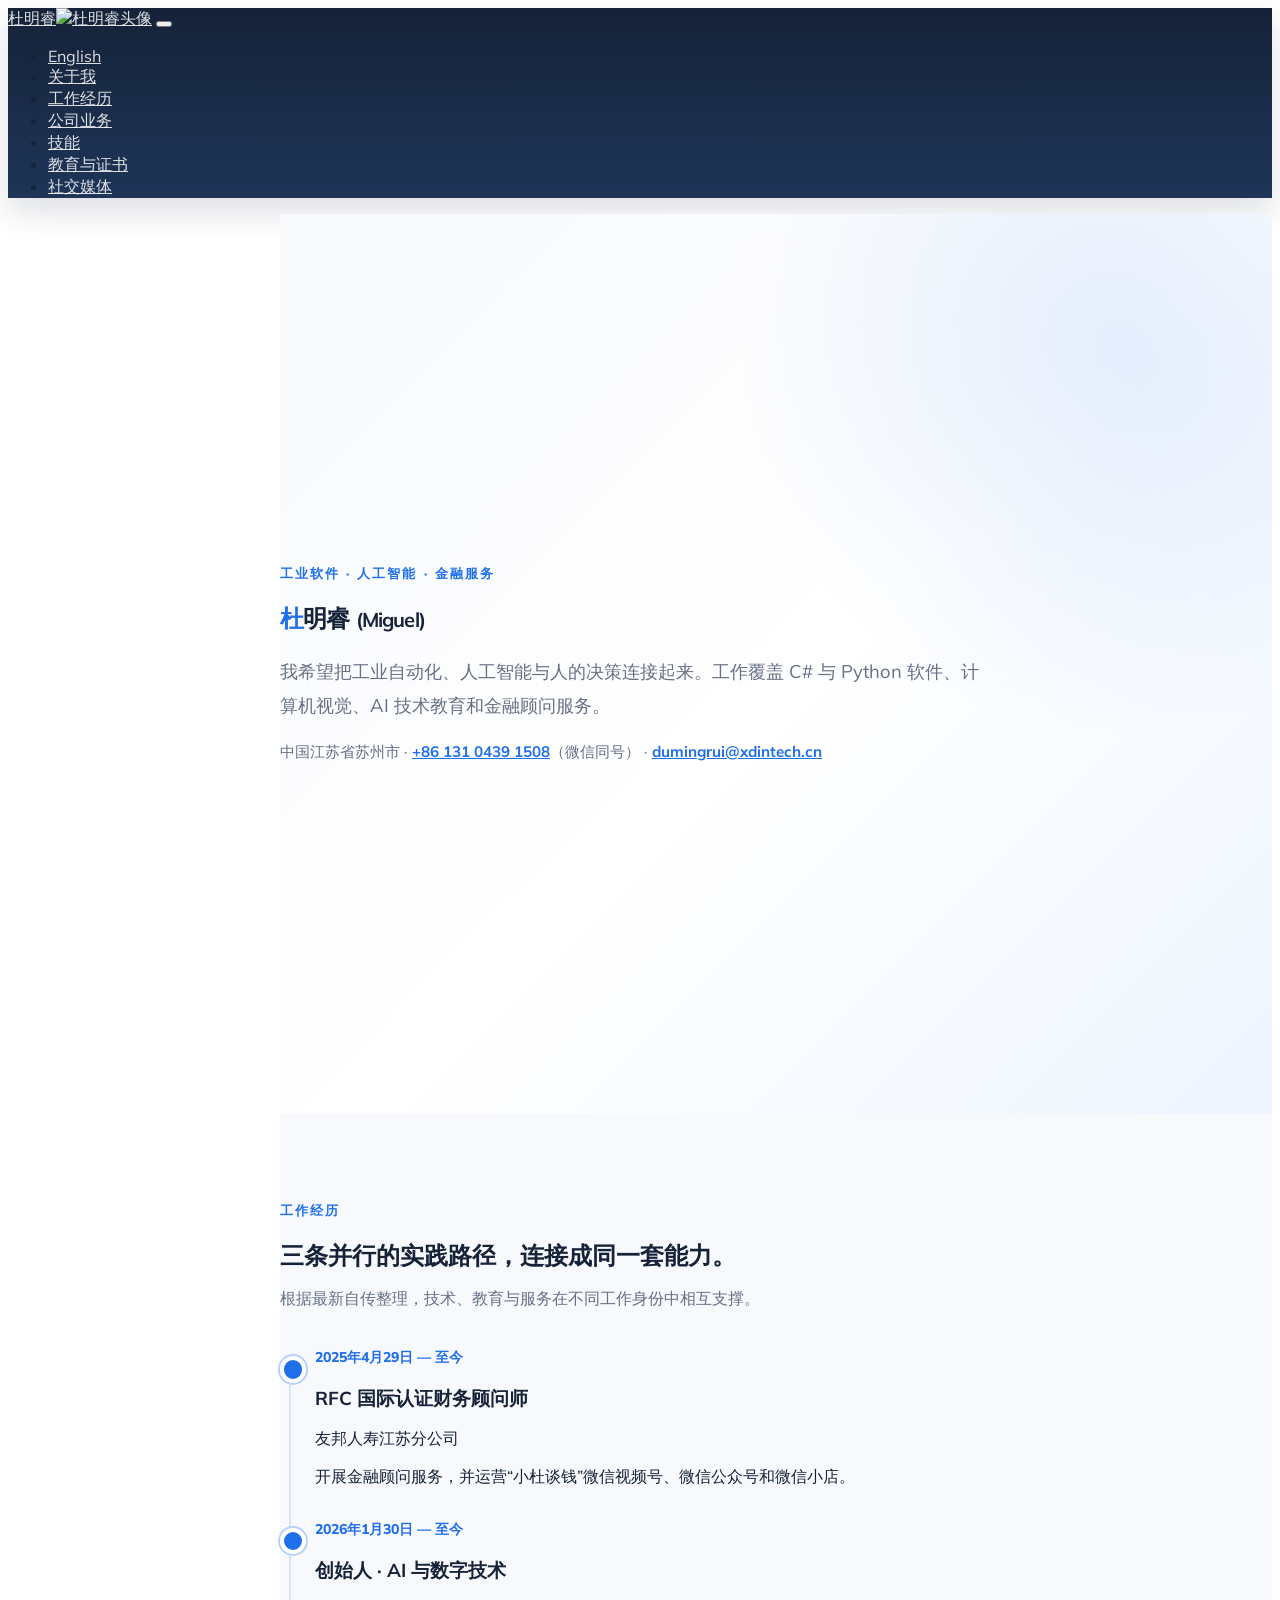
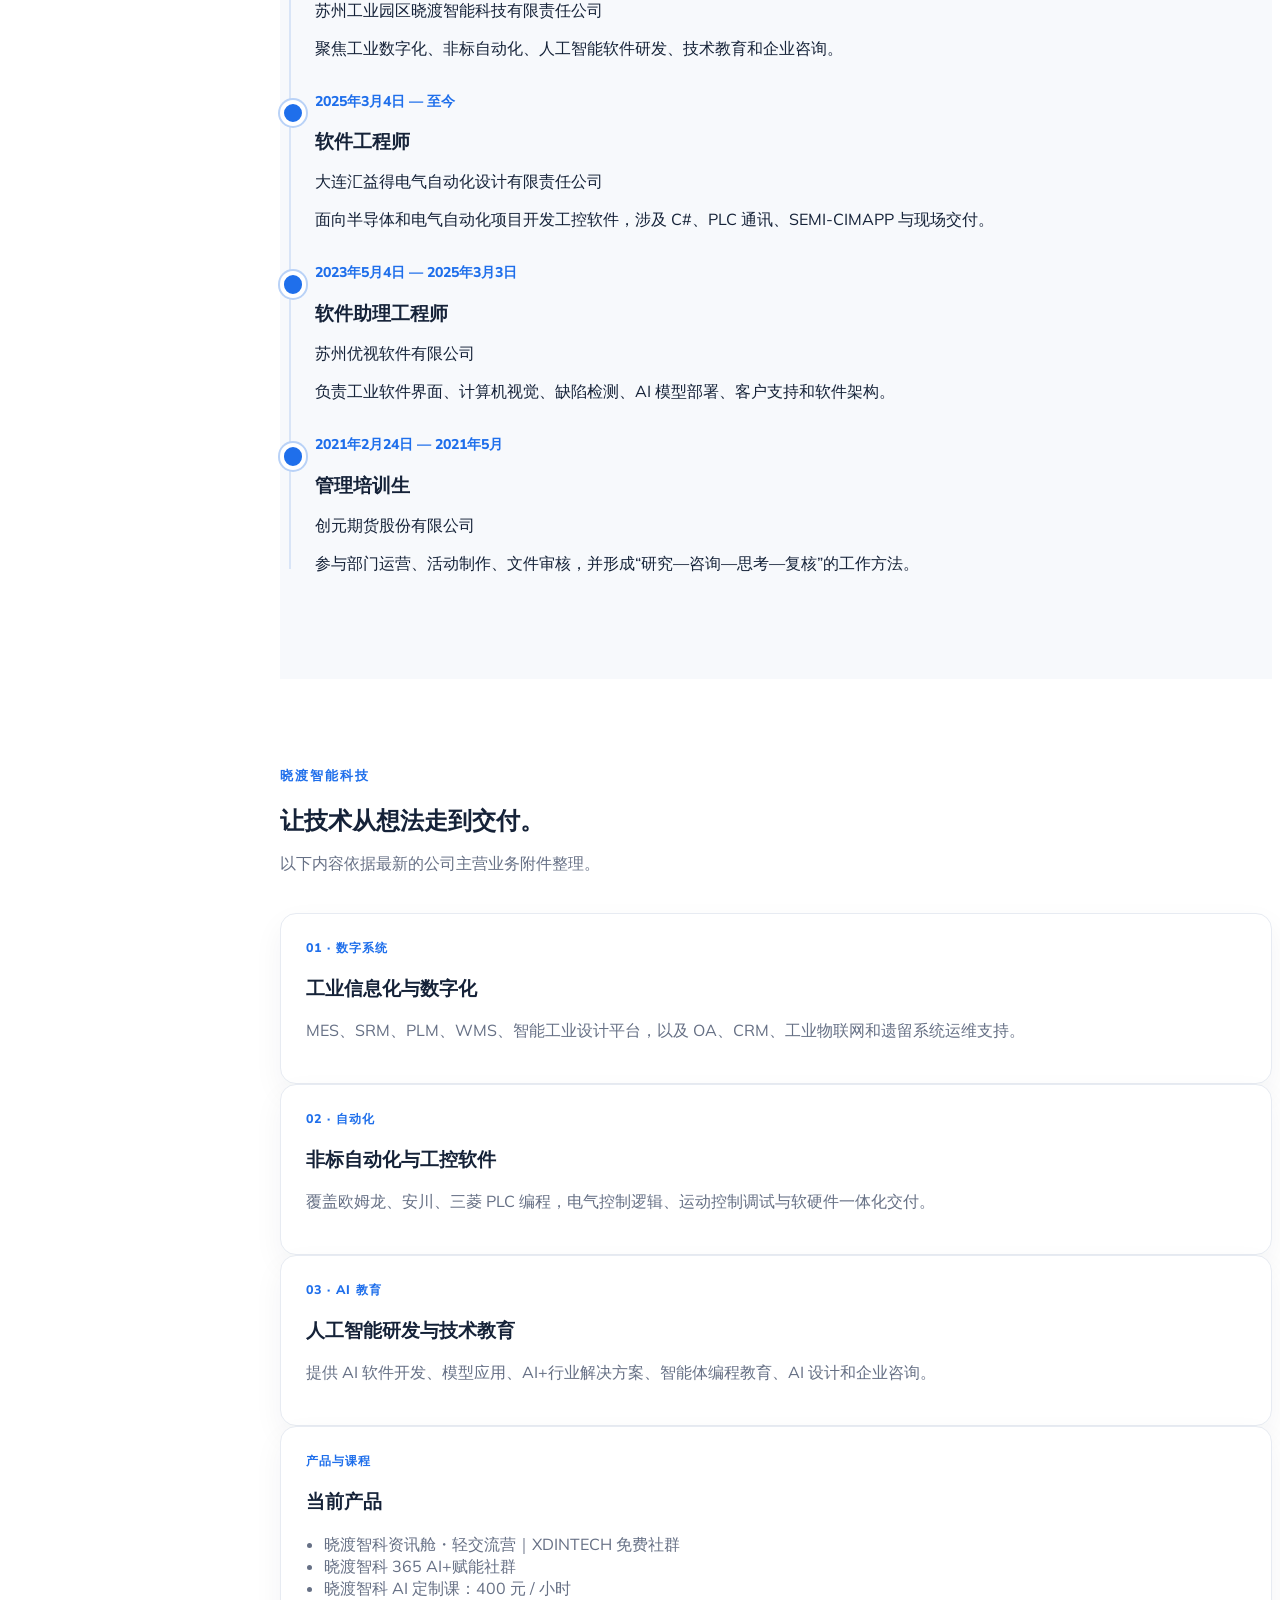
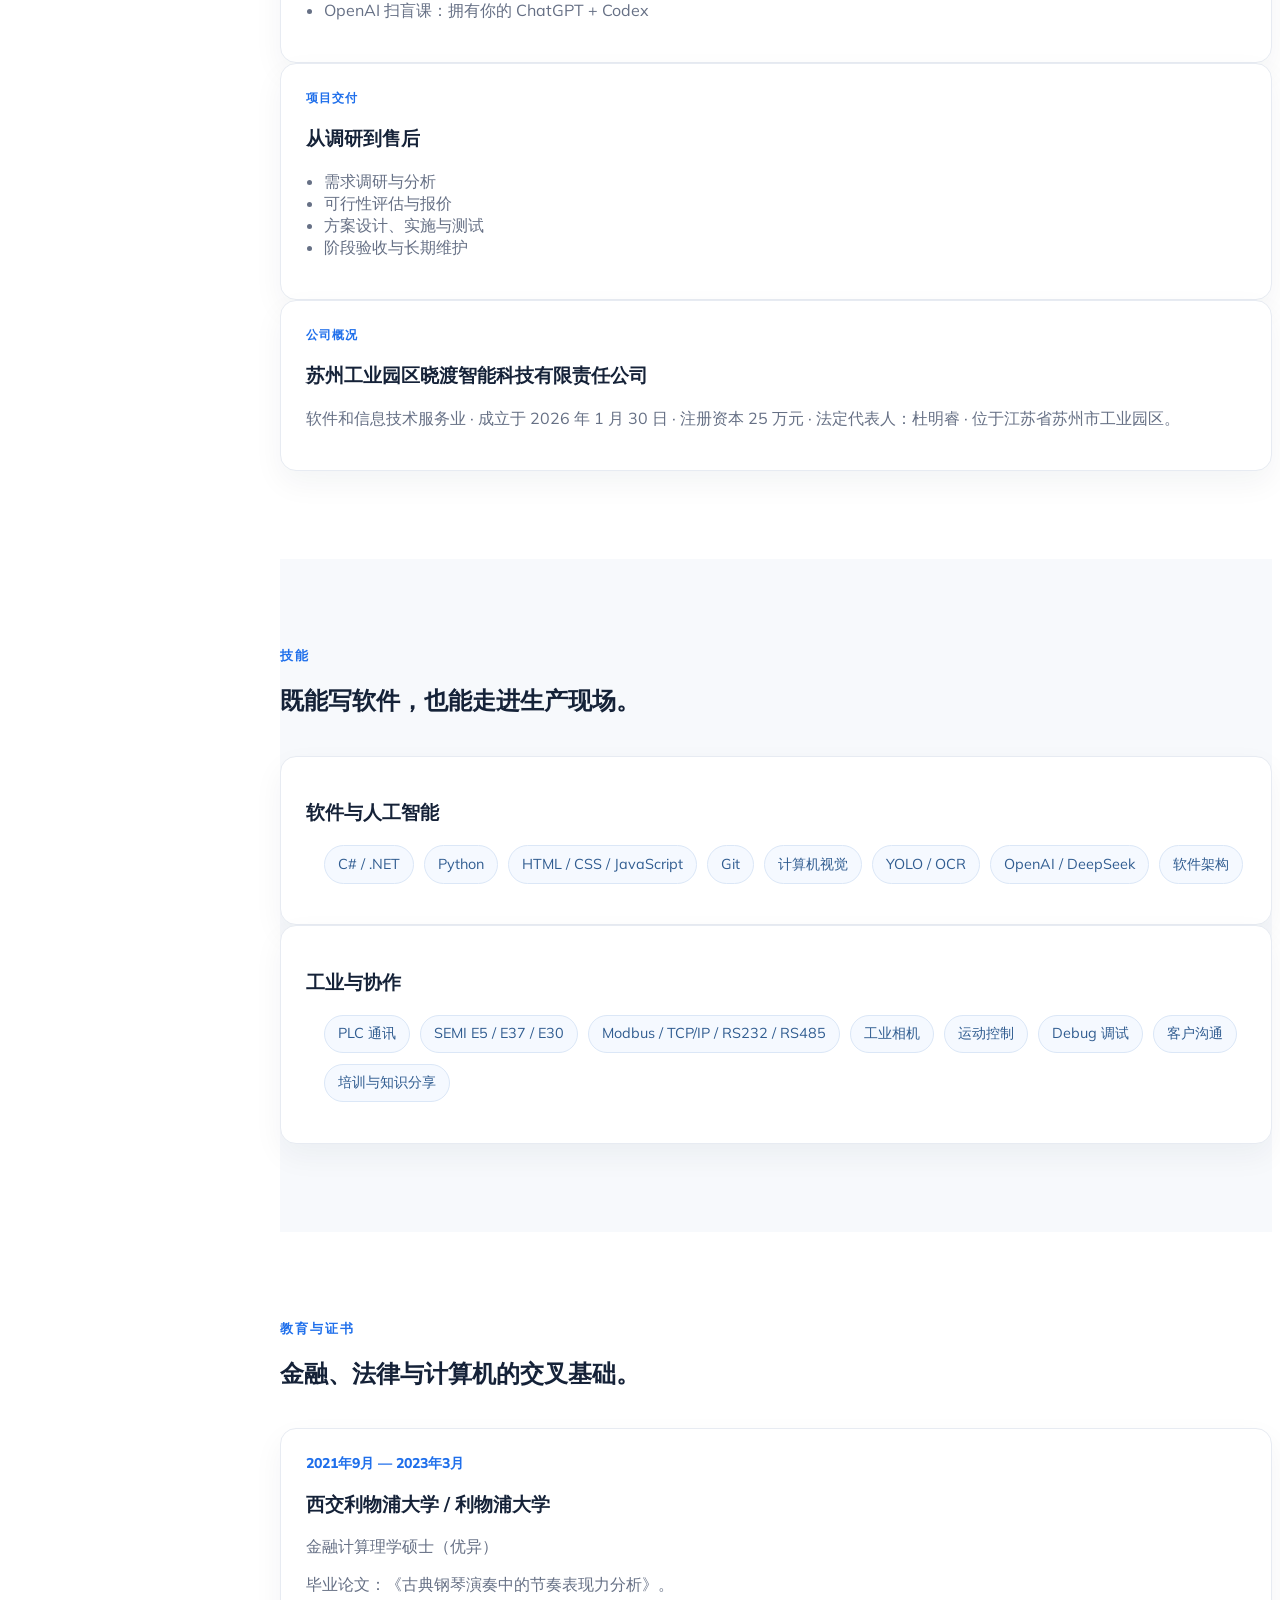
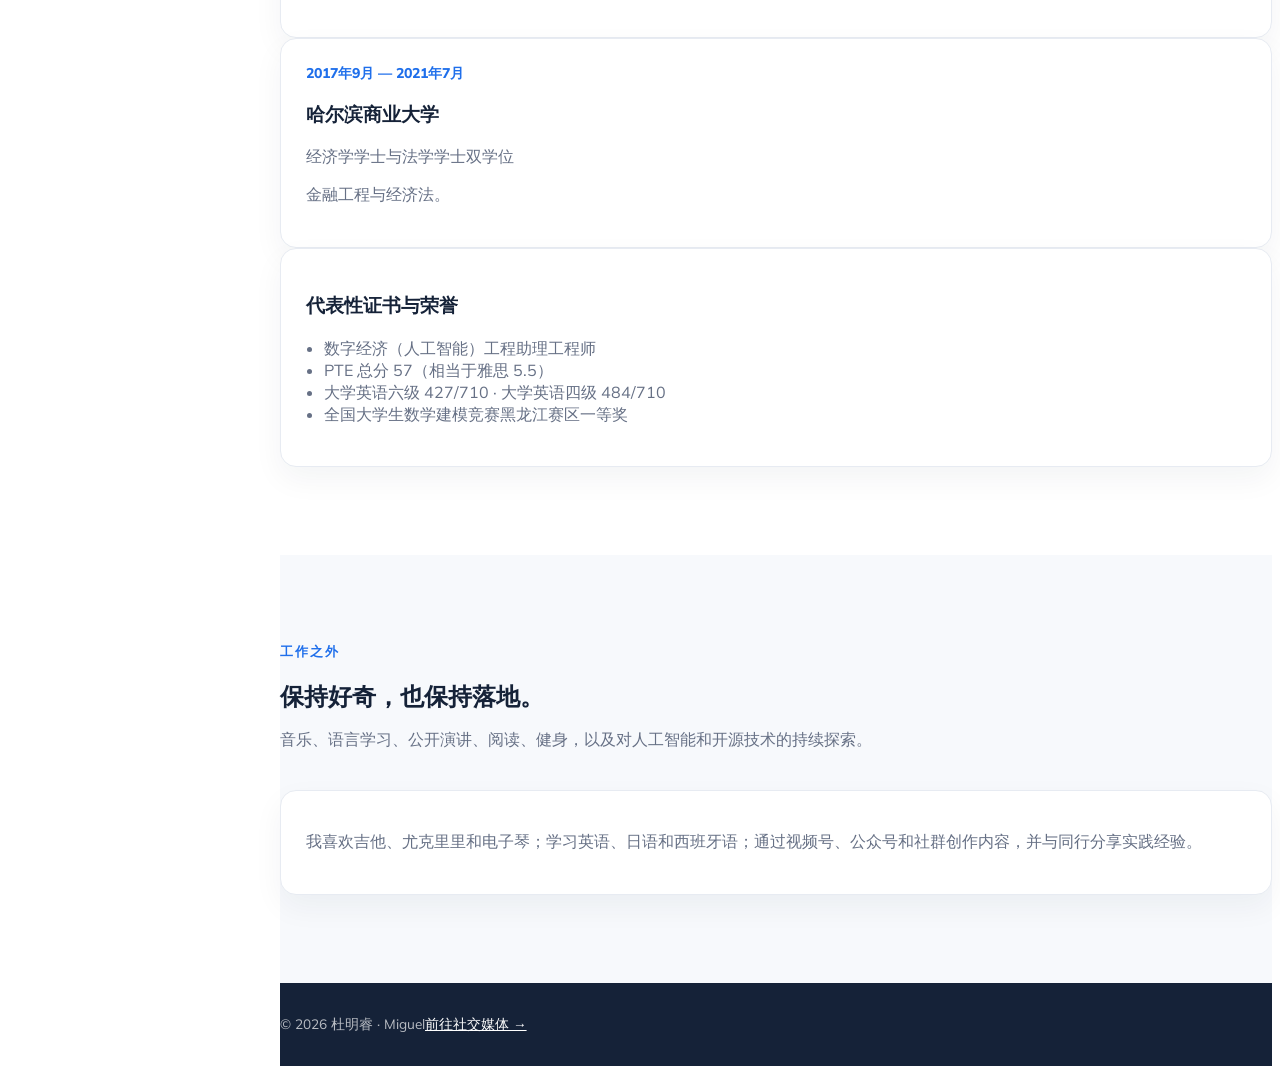
==== index_cn.html @ 11cb5e6e "Update index_cn.html for improved content and structure; add new business markdown file for 苏州工业园区晓渡" ====
<!DOCTYPE html>
<html lang="zh-CN">
<head>
    <meta charset="utf-8">
    <meta name="viewport" content="width=device-width, initial-scale=1">
    <meta name="description" content="杜明睿（Miguel）个人主页：工业软件、人工智能与金融服务。">
    <meta name="author" content="杜明睿">
    <meta property="og:title" content="杜明睿 · Miguel">
    <meta property="og:description" content="专注工业软件、人工智能与金融服务的实践者。">
    <title>杜明睿 · Miguel</title>
    <link rel="icon" type="image/x-icon" href="assets/img/favicon.ico">
    <script src="https://use.fontawesome.com/releases/v6.3.0/js/all.js" crossorigin="anonymous"></script>
    <link href="https://fonts.googleapis.com/css?family=Saira+Extra+Condensed:500,700" rel="stylesheet">
    <link href="https://fonts.googleapis.com/css?family=Muli:400,400i,700,800" rel="stylesheet">
    <link href="css/styles.css" rel="stylesheet">
    <link href="css/site.css" rel="stylesheet">
</head>
<body id="page-top" class="site-body">
    <nav class="navbar navbar-expand-lg navbar-dark fixed-top site-nav" id="sideNav">
        <div class="container-fluid px-3 px-lg-4">
            <a class="navbar-brand js-scroll-trigger" href="#page-top"><span class="d-block d-lg-none">杜明睿</span><span class="d-none d-lg-block"><img class="img-fluid img-profile rounded-circle mx-auto mb-2" src="assets/img/MingruiDu_Profile.jpg" alt="杜明睿头像"></span></a>
            <button class="navbar-toggler" type="button" data-bs-toggle="collapse" data-bs-target="#navbarResponsive" aria-controls="navbarResponsive" aria-expanded="false" aria-label="打开导航"><span class="navbar-toggler-icon"></span></button>
            <div class="collapse navbar-collapse" id="navbarResponsive"><ul class="navbar-nav"><li class="nav-item"><a class="nav-link js-scroll-trigger" href="index.html">English</a></li><li class="nav-item"><a class="nav-link js-scroll-trigger" href="#about">关于我</a></li><li class="nav-item"><a class="nav-link js-scroll-trigger" href="#experience">工作经历</a></li><li class="nav-item"><a class="nav-link js-scroll-trigger" href="#business">公司业务</a></li><li class="nav-item"><a class="nav-link js-scroll-trigger" href="#skills">技能</a></li><li class="nav-item"><a class="nav-link js-scroll-trigger" href="#education">教育与证书</a></li><li class="nav-item"><a class="nav-link js-scroll-trigger" href="SocialMedia.html">社交媒体</a></li></ul></div>
        </div>
    </nav>
    <main>
        <section class="site-hero" id="about"><div class="container py-5"><div class="row align-items-center g-5"><div class="col-lg-9"><div class="site-kicker mb-3">工业软件 · 人工智能 · 金融服务</div><h1 class="display-1 mb-3"><span class="accent">杜</span>明睿 <small class="fs-2">(Miguel)</small></h1><p class="site-lead mb-4">我希望把工业自动化、人工智能与人的决策连接起来。工作覆盖 C# 与 Python 软件、计算机视觉、AI 技术教育和金融顾问服务。</p><div class="site-contact mb-4">中国江苏省苏州市 · <a href="tel:+8613104391508">+86 131 0439 1508</a>（微信同号） · <a href="mailto:dumingrui@xdintech.cn">dumingrui@xdintech.cn</a></div><div class="social-icons"><a class="social-icon" href="https://github.com/Michael-Du-521" target="_blank" rel="noopener" aria-label="GitHub"><i class="fab fa-github"></i></a><a class="social-icon" href="SocialMedia.html" aria-label="社交媒体"><i class="fa-solid fa-address-card"></i></a></div></div></div></div></section>
        <section class="site-section" id="experience"><div class="container"><div class="site-section-heading"><div class="site-kicker">工作经历</div><h2>三条并行的实践路径，连接成同一套能力。</h2><p>根据最新自传整理，技术、教育与服务在不同工作身份中相互支撑。</p></div><div class="site-timeline"><article class="site-timeline-item"><div class="site-timeline-meta">2025年4月29日 — 至今</div><h3>RFC 国际认证财务顾问师</h3><p class="mb-1">友邦人寿江苏分公司</p><p>开展金融顾问服务，并运营“小杜谈钱”微信视频号、微信公众号和微信小店。</p></article><article class="site-timeline-item"><div class="site-timeline-meta">2026年1月30日 — 至今</div><h3>创始人 · AI 与数字技术</h3><p class="mb-1">苏州工业园区晓渡智能科技有限责任公司</p><p>聚焦工业数字化、非标自动化、人工智能软件研发、技术教育和企业咨询。</p></article><article class="site-timeline-item"><div class="site-timeline-meta">2025年3月4日 — 至今</div><h3>软件工程师</h3><p class="mb-1">大连汇益得电气自动化设计有限责任公司</p><p>面向半导体和电气自动化项目开发工控软件，涉及 C#、PLC 通讯、SEMI-CIMAPP 与现场交付。</p></article><article class="site-timeline-item"><div class="site-timeline-meta">2023年5月4日 — 2025年3月3日</div><h3>软件助理工程师</h3><p class="mb-1">苏州优视软件有限公司</p><p>负责工业软件界面、计算机视觉、缺陷检测、AI 模型部署、客户支持和软件架构。</p></article><article class="site-timeline-item"><div class="site-timeline-meta">2021年2月24日 — 2021年5月</div><h3>管理培训生</h3><p class="mb-1">创元期货股份有限公司</p><p>参与部门运营、活动制作、文件审核，并形成“研究—咨询—思考—复核”的工作方法。</p></article></div></div></section>
        <section class="site-section" id="business"><div class="container"><div class="site-section-heading"><div class="site-kicker">晓渡智能科技</div><h2>让技术从想法走到交付。</h2><p>以下内容依据最新的公司主营业务附件整理。</p></div><div class="row g-4"><div class="col-md-4"><article class="site-card"><div class="eyebrow">01 · 数字系统</div><h3>工业信息化与数字化</h3><p>MES、SRM、PLM、WMS、智能工业设计平台，以及 OA、CRM、工业物联网和遗留系统运维支持。</p></article></div><div class="col-md-4"><article class="site-card"><div class="eyebrow">02 · 自动化</div><h3>非标自动化与工控软件</h3><p>覆盖欧姆龙、安川、三菱 PLC 编程，电气控制逻辑、运动控制调试与软硬件一体化交付。</p></article></div><div class="col-md-4"><article class="site-card"><div class="eyebrow">03 · AI 教育</div><h3>人工智能研发与技术教育</h3><p>提供 AI 软件开发、模型应用、AI+行业解决方案、智能体编程教育、AI 设计和企业咨询。</p></article></div></div><div class="row g-4 mt-1"><div class="col-lg-7"><article class="site-card"><div class="eyebrow">产品与课程</div><h3>当前产品</h3><ul><li>晓渡智科资讯舱・轻交流营｜XDINTECH 免费社群</li><li>晓渡智科 365 AI+赋能社群</li><li>晓渡智科 AI 定制课：400 元 / 小时</li><li>OpenAI 扫盲课：拥有你的 ChatGPT + Codex</li></ul></article></div><div class="col-lg-5"><article class="site-card"><div class="eyebrow">项目交付</div><h3>从调研到售后</h3><ul><li>需求调研与分析</li><li>可行性评估与报价</li><li>方案设计、实施与测试</li><li>阶段验收与长期维护</li></ul></article></div></div><article class="site-card mt-4"><div class="eyebrow">公司概况</div><h3>苏州工业园区晓渡智能科技有限责任公司</h3><p class="mb-0">软件和信息技术服务业 · 成立于 2026 年 1 月 30 日 · 注册资本 25 万元 · 法定代表人：杜明睿 · 位于江苏省苏州市工业园区。</p></article></div></section>
        <section class="site-section" id="skills"><div class="container"><div class="site-section-heading"><div class="site-kicker">技能</div><h2>既能写软件，也能走进生产现场。</h2></div><div class="row g-4"><div class="col-md-6"><article class="site-card"><h3>软件与人工智能</h3><ul class="site-pill-list"><li>C# / .NET</li><li>Python</li><li>HTML / CSS / JavaScript</li><li>Git</li><li>计算机视觉</li><li>YOLO / OCR</li><li>OpenAI / DeepSeek</li><li>软件架构</li></ul></article></div><div class="col-md-6"><article class="site-card"><h3>工业与协作</h3><ul class="site-pill-list"><li>PLC 通讯</li><li>SEMI E5 / E37 / E30</li><li>Modbus / TCP/IP / RS232 / RS485</li><li>工业相机</li><li>运动控制</li><li>Debug 调试</li><li>客户沟通</li><li>培训与知识分享</li></ul></article></div></div></div></section>
        <section class="site-section" id="education"><div class="container"><div class="site-section-heading"><div class="site-kicker">教育与证书</div><h2>金融、法律与计算机的交叉基础。</h2></div><div class="row g-4"><div class="col-md-6"><article class="site-card"><div class="site-timeline-meta">2021年9月 — 2023年3月</div><h3>西交利物浦大学 / 利物浦大学</h3><p class="mb-1">金融计算理学硕士（优异）</p><p>毕业论文：《古典钢琴演奏中的节奏表现力分析》。</p></article></div><div class="col-md-6"><article class="site-card"><div class="site-timeline-meta">2017年9月 — 2021年7月</div><h3>哈尔滨商业大学</h3><p class="mb-1">经济学学士与法学学士双学位</p><p>金融工程与经济法。</p></article></div><div class="col-12"><article class="site-card"><h3>代表性证书与荣誉</h3><ul><li>数字经济（人工智能）工程助理工程师</li><li>PTE 总分 57（相当于雅思 5.5）</li><li>大学英语六级 427/710 · 大学英语四级 484/710</li><li>全国大学生数学建模竞赛黑龙江赛区一等奖</li></ul></article></div></div></div></section>
        <section class="site-section" id="interests"><div class="container"><div class="site-section-heading"><div class="site-kicker">工作之外</div><h2>保持好奇，也保持落地。</h2><p>音乐、语言学习、公开演讲、阅读、健身，以及对人工智能和开源技术的持续探索。</p></div><div class="site-card"><p class="mb-0">我喜欢吉他、尤克里里和电子琴；学习英语、日语和西班牙语；通过视频号、公众号和社群创作内容，并与同行分享实践经验。</p></div></div></section>
    </main>
    <footer class="site-footer"><div class="container d-flex flex-wrap justify-content-between gap-2"><span>© 2026 杜明睿 · Miguel</span><a href="SocialMedia.html">前往社交媒体 →</a></div></footer>
    <script src="https://cdn.jsdelivr.net/npm/bootstrap@5.2.3/dist/js/bootstrap.bundle.min.js"></script><script src="js/scripts.js"></script>
</body>
</html>
---- css/site.css ----
:root {
  --site-ink: #152238;
  --site-muted: #667085;
  --site-line: #e7ebf2;
  --site-surface: #f7f9fc;
  --site-accent: #1f6feb;
  --site-accent-dark: #164fa8;
  --site-warm: #ffb454;
}

body.site-body {
  color: var(--site-ink);
  background: #fff;
  font-family: "Muli", -apple-system, BlinkMacSystemFont, "Segoe UI", sans-serif;
}

.site-nav {
  background: linear-gradient(180deg, #152238 0%, #1e3558 100%);
  box-shadow: 0 14px 30px rgba(21, 34, 56, .14);
}

.site-nav .navbar-brand,
.site-nav .nav-link { color: rgba(255, 255, 255, .85); }
.site-nav .nav-link:hover,
.site-nav .nav-link:focus { color: #fff; }
.site-nav .nav-link.active { color: var(--site-warm); }

.site-hero {
  min-height: 100vh;
  display: flex;
  align-items: center;
  background: radial-gradient(circle at 85% 15%, rgba(31,111,235,.12), transparent 34%),
              linear-gradient(135deg, #f7f9fc 0%, #fff 52%, #eef5ff 100%);
}

.site-kicker {
  color: var(--site-accent);
  font-size: .8rem;
  font-weight: 800;
  letter-spacing: .16em;
  text-transform: uppercase;
}

.site-hero h1 { color: var(--site-ink); letter-spacing: -.035em; }
.site-hero h1 .accent { color: var(--site-accent); }
.site-lead { max-width: 700px; color: var(--site-muted); font-size: 1.15rem; line-height: 1.85; }
.site-contact { color: var(--site-muted); font-size: .95rem; }
.site-contact a { color: var(--site-accent); font-weight: 700; }

.site-section { padding: 5.5rem 0; }
.site-section:nth-of-type(even) { background: var(--site-surface); }
.site-section-heading { margin-bottom: 2.4rem; }
.site-section-heading h2 { color: var(--site-ink); margin-bottom: .65rem; }
.site-section-heading p { color: var(--site-muted); max-width: 720px; }

.site-card {
  height: 100%;
  padding: 1.55rem;
  border: 1px solid var(--site-line);
  border-radius: 1rem;
  background: #fff;
  box-shadow: 0 12px 30px rgba(21, 34, 56, .05);
}
.site-card h3, .site-card h4 { color: var(--site-ink); }
.site-card p, .site-card li { color: var(--site-muted); }
.site-card .eyebrow { color: var(--site-accent); font-size: .78rem; font-weight: 800; letter-spacing: .08em; text-transform: uppercase; }
.site-card ul { padding-left: 1.15rem; }

.site-timeline { position: relative; }
.site-timeline::before { content: ""; position: absolute; left: .55rem; top: .4rem; bottom: .4rem; width: 2px; background: #d9e5f7; }
.site-timeline-item { position: relative; padding-left: 2.2rem; margin-bottom: 2rem; }
.site-timeline-item:last-child { margin-bottom: 0; }
.site-timeline-item::before { content: ""; position: absolute; left: 0; top: .5rem; width: 1.15rem; height: 1.15rem; border: 4px solid #fff; border-radius: 50%; background: var(--site-accent); box-shadow: 0 0 0 2px #b9d2f7; }
.site-timeline-item h3 { margin-bottom: .25rem; color: var(--site-ink); }
.site-timeline-meta { color: var(--site-accent); font-size: .88rem; font-weight: 800; }

.site-pill-list { display: flex; flex-wrap: wrap; gap: .65rem; padding: 0; list-style: none; }
.site-pill-list li { padding: .55rem .8rem; border: 1px solid #dbe7f7; border-radius: 999px; background: #f5f9ff; color: #315d91; font-size: .9rem; }

.site-brand { color: var(--site-accent); font-weight: 800; }
.site-footer { padding: 2rem 0; background: var(--site-ink); color: rgba(255,255,255,.7); font-size: .85rem; }
.site-footer a { color: #fff; }

.social-page { min-height: 100vh; background: linear-gradient(135deg, #f7f9fc, #eef5ff); }
.social-shell { max-width: 1120px; margin: 0 auto; padding: 4rem 1rem; }
.social-header { display: flex; align-items: center; justify-content: space-between; gap: 1rem; margin-bottom: 2.5rem; }
.social-header h1 { color: var(--site-ink); margin-bottom: .35rem; }
.social-header p { color: var(--site-muted); margin: 0; }
.back-link { color: var(--site-accent); font-weight: 800; text-decoration: none; }
.social-group { margin-top: 2.4rem; }
.social-group h2 { color: var(--site-ink); font-size: 1.7rem; }
.social-grid { display: grid; grid-template-columns: repeat(auto-fit, minmax(210px, 1fr)); gap: 1rem; }
.social-card { display: flex; flex-direction: column; align-items: center; gap: .75rem; padding: 1.25rem; border: 1px solid var(--site-line); border-radius: 1rem; background: #fff; box-shadow: 0 12px 30px rgba(21,34,56,.06); text-align: center; }
.social-card img { width: 180px; height: 180px; object-fit: contain; border-radius: .65rem; background: #fff; }
.social-card h3 { margin: 0; color: var(--site-ink); font-size: 1.05rem; }
.social-card p { margin: 0; color: var(--site-muted); font-size: .86rem; }

@media (max-width: 991.98px) {
  .site-hero { min-height: auto; padding: 7rem 0 5rem; }
  .site-section { padding: 4rem 0; }
}

@media (min-width: 992px) {
  body.site-body:not(.social-page) main,
  body.site-body:not(.social-page) .site-footer { margin-left: 17rem; }
}

@media (max-width: 575.98px) {
  .site-hero h1 { font-size: 3.5rem; }
  .site-section { padding: 3.2rem 0; }
  .social-header { align-items: flex-start; flex-direction: column; }
}
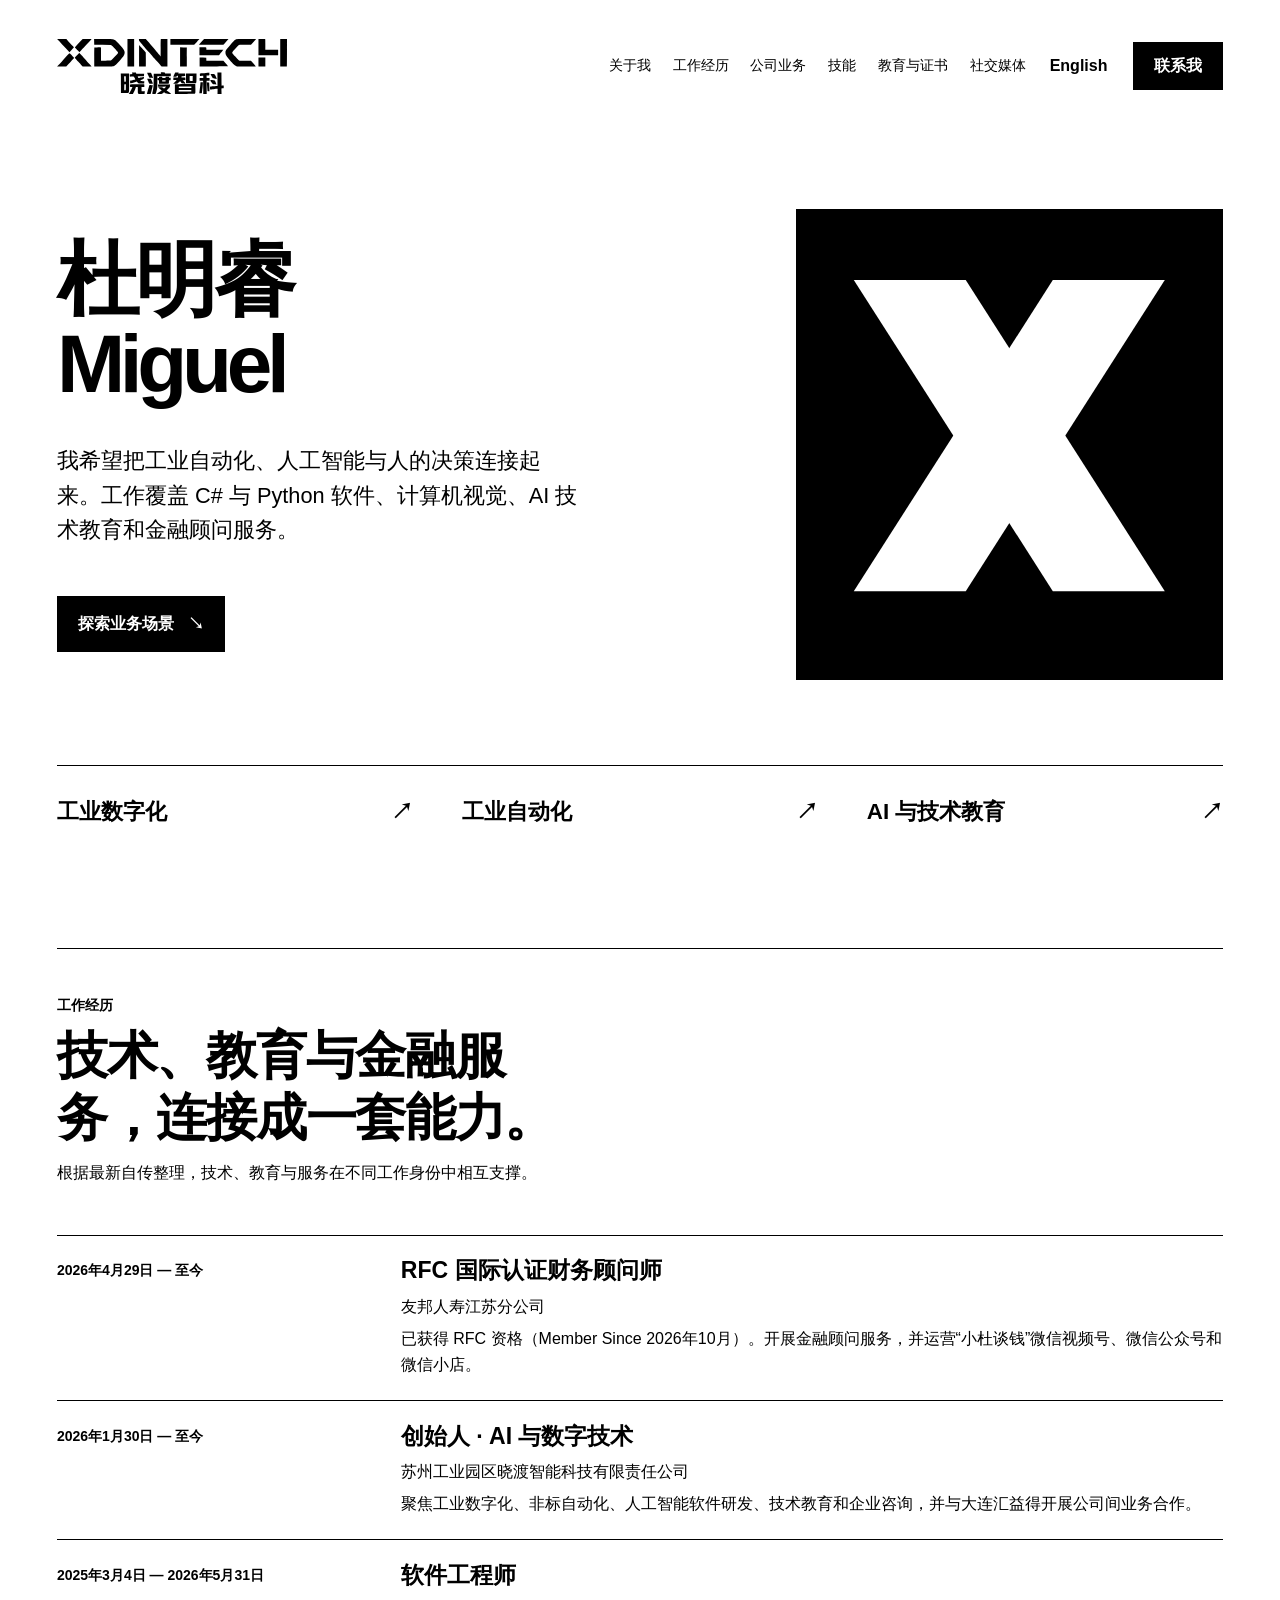
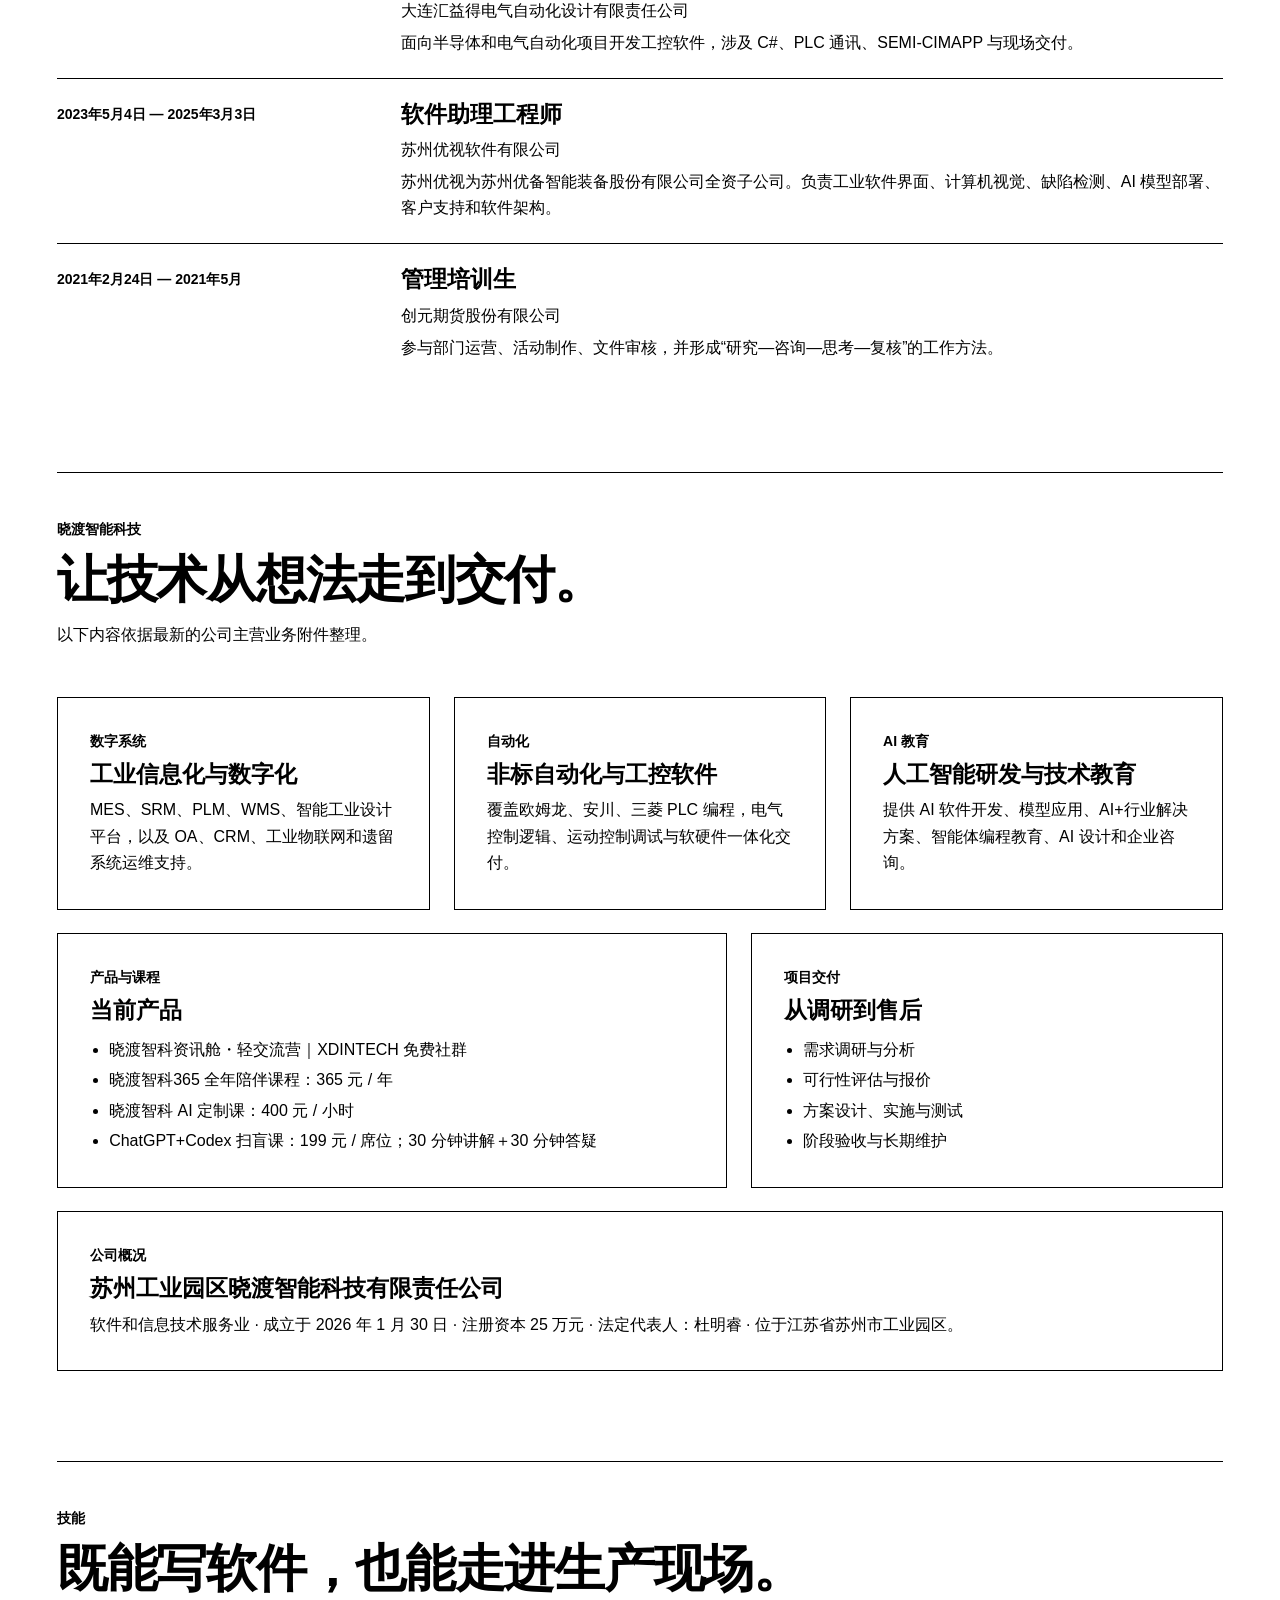
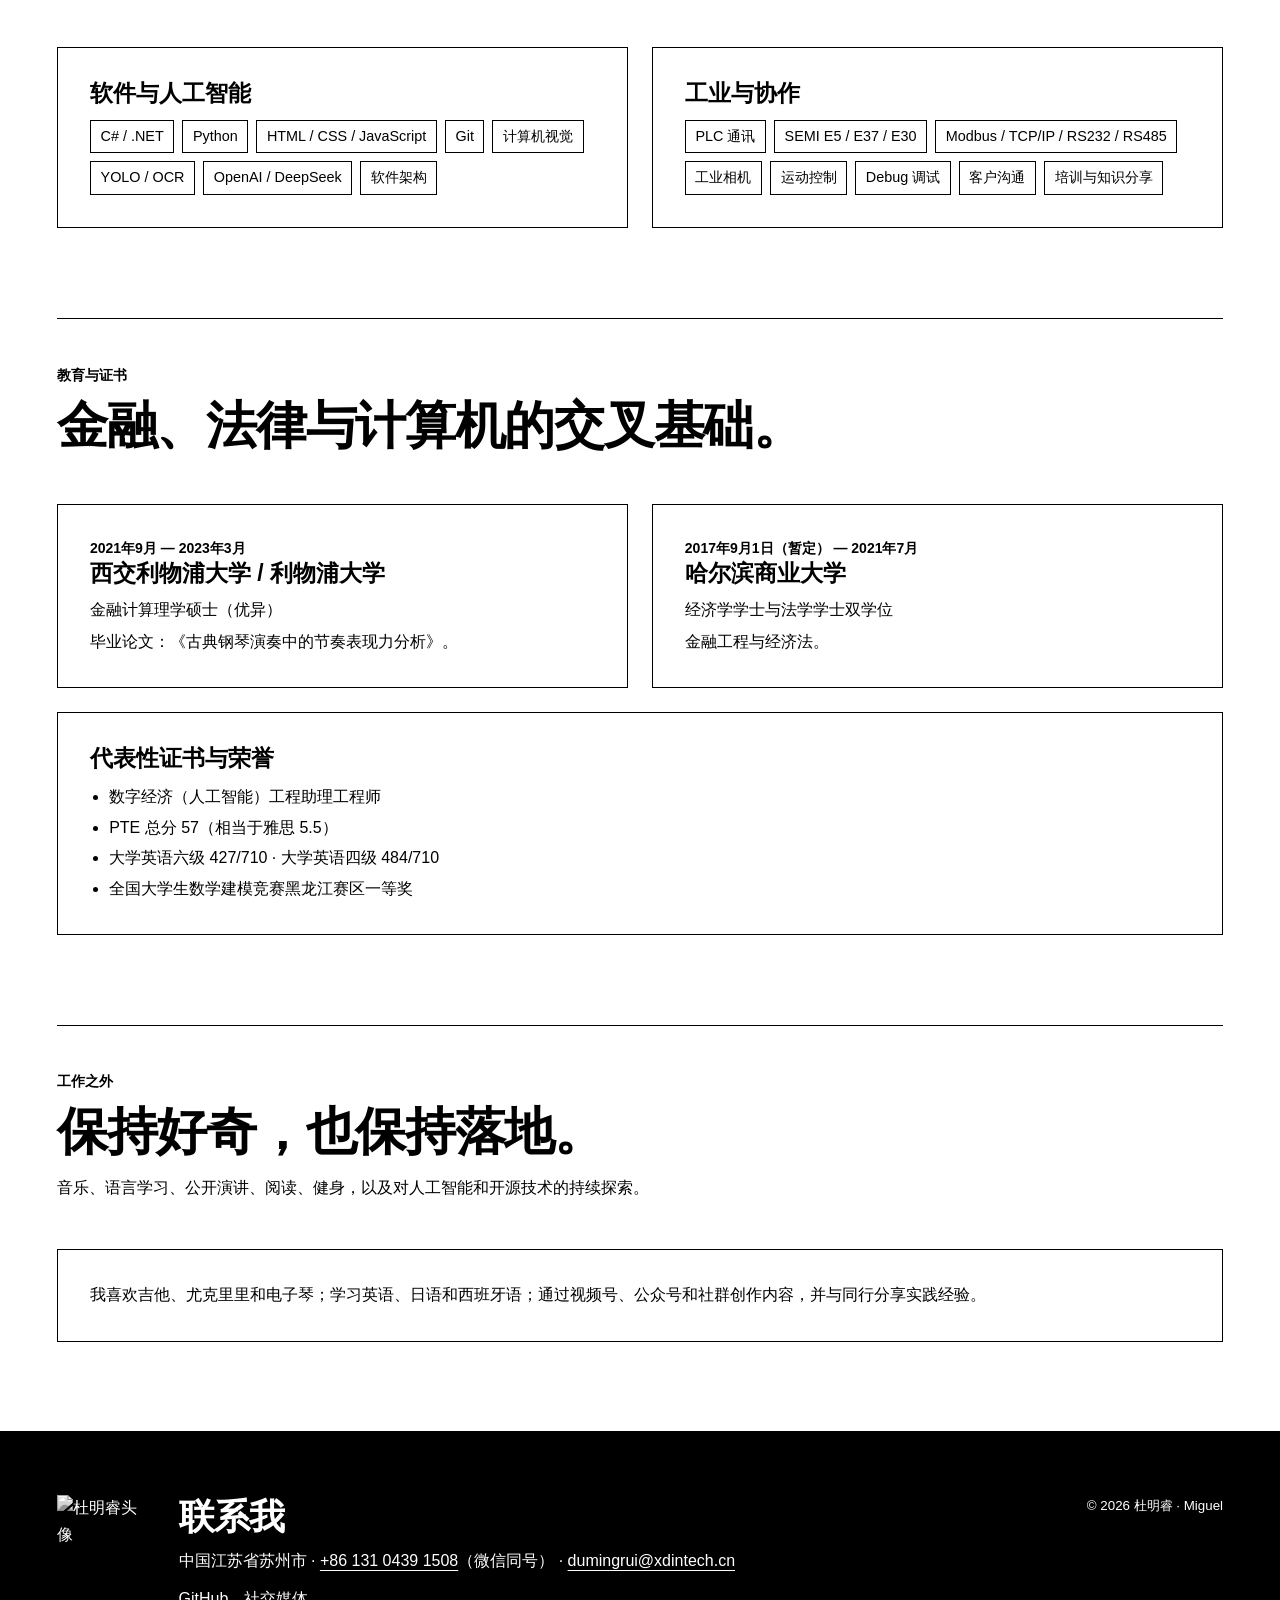
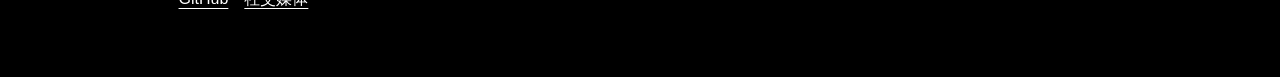
==== commit 896c0897: "Apply XDINTECH visual design to bilingual homepage" ====
--- a/index_cn.html
+++ b/index_cn.html
@@ -9,29 +9,258 @@
     <meta property="og:description" content="专注工业软件、人工智能与金融服务的实践者。">
     <title>杜明睿 · Miguel</title>
     <link rel="icon" type="image/x-icon" href="assets/img/favicon.ico">
-    <script src="https://use.fontawesome.com/releases/v6.3.0/js/all.js" crossorigin="anonymous"></script>
-    <link href="https://fonts.googleapis.com/css?family=Saira+Extra+Condensed:500,700" rel="stylesheet">
-    <link href="https://fonts.googleapis.com/css?family=Muli:400,400i,700,800" rel="stylesheet">
-    <link href="css/styles.css" rel="stylesheet">
-    <link href="css/site.css" rel="stylesheet">
+    <link rel="alternate" hreflang="en" href="index.html">
+    <link rel="stylesheet" href="css/site.css">
 </head>
-<body id="page-top" class="site-body">
-    <nav class="navbar navbar-expand-lg navbar-dark fixed-top site-nav" id="sideNav">
-        <div class="container-fluid px-3 px-lg-4">
-            <a class="navbar-brand js-scroll-trigger" href="#page-top"><span class="d-block d-lg-none">杜明睿</span><span class="d-none d-lg-block"><img class="img-fluid img-profile rounded-circle mx-auto mb-2" src="assets/img/MingruiDu_Profile.jpg" alt="杜明睿头像"></span></a>
-            <button class="navbar-toggler" type="button" data-bs-toggle="collapse" data-bs-target="#navbarResponsive" aria-controls="navbarResponsive" aria-expanded="false" aria-label="打开导航"><span class="navbar-toggler-icon"></span></button>
-            <div class="collapse navbar-collapse" id="navbarResponsive"><ul class="navbar-nav"><li class="nav-item"><a class="nav-link js-scroll-trigger" href="index.html">English</a></li><li class="nav-item"><a class="nav-link js-scroll-trigger" href="#about">关于我</a></li><li class="nav-item"><a class="nav-link js-scroll-trigger" href="#experience">工作经历</a></li><li class="nav-item"><a class="nav-link js-scroll-trigger" href="#business">公司业务</a></li><li class="nav-item"><a class="nav-link js-scroll-trigger" href="#skills">技能</a></li><li class="nav-item"><a class="nav-link js-scroll-trigger" href="#education">教育与证书</a></li><li class="nav-item"><a class="nav-link js-scroll-trigger" href="SocialMedia.html">社交媒体</a></li></ul></div>
+<body class="site-body resume-home" id="page-top">
+    <a class="site-skip-link" href="#main-content">跳转到正文</a>
+    <header class="site-header">
+        <div class="site-container site-header-inner">
+            <a class="site-logo" href="#page-top">
+                <img src="assets/img/xdintech-logo-black.svg" width="1637" height="388" alt="晓渡智科">
+            </a>
+            <nav class="site-nav" aria-label="主导航">
+                <a href="#about">关于我</a>
+                <a href="#experience">工作经历</a>
+                <a href="#business">公司业务</a>
+                <a href="#skills">技能</a>
+                <a href="#education">教育与证书</a>
+                <a href="SocialMedia.html">社交媒体</a>
+            </nav>
+            <div class="site-header-actions">
+                <a class="site-language" href="index.html" lang="en" hreflang="en">English</a>
+                <a class="site-button site-button-small" href="#contact">联系我</a>
+            </div>
         </div>
-    </nav>
-    <main>
-        <section class="site-hero" id="about"><div class="container py-5"><div class="row align-items-center g-5"><div class="col-lg-9"><div class="site-kicker mb-3">工业软件 · 人工智能 · 金融服务</div><h1 class="display-1 mb-3"><span class="accent">杜</span>明睿 <small class="fs-2">(Miguel)</small></h1><p class="site-lead mb-4">我希望把工业自动化、人工智能与人的决策连接起来。工作覆盖 C# 与 Python 软件、计算机视觉、AI 技术教育和金融顾问服务。</p><div class="site-contact mb-4">中国江苏省苏州市 · <a href="tel:+8613104391508">+86 131 0439 1508</a>（微信同号） · <a href="mailto:dumingrui@xdintech.cn">dumingrui@xdintech.cn</a></div><div class="social-icons"><a class="social-icon" href="https://github.com/Michael-Du-521" target="_blank" rel="noopener" aria-label="GitHub"><i class="fab fa-github"></i></a><a class="social-icon" href="SocialMedia.html" aria-label="社交媒体"><i class="fa-solid fa-address-card"></i></a></div></div></div></div></section>
-        <section class="site-section" id="experience"><div class="container"><div class="site-section-heading"><div class="site-kicker">工作经历</div><h2>三条并行的实践路径，连接成同一套能力。</h2><p>根据最新自传整理，技术、教育与服务在不同工作身份中相互支撑。</p></div><div class="site-timeline"><article class="site-timeline-item"><div class="site-timeline-meta">2025年4月29日 — 至今</div><h3>RFC 国际认证财务顾问师</h3><p class="mb-1">友邦人寿江苏分公司</p><p>开展金融顾问服务，并运营“小杜谈钱”微信视频号、微信公众号和微信小店。</p></article><article class="site-timeline-item"><div class="site-timeline-meta">2026年1月30日 — 至今</div><h3>创始人 · AI 与数字技术</h3><p class="mb-1">苏州工业园区晓渡智能科技有限责任公司</p><p>聚焦工业数字化、非标自动化、人工智能软件研发、技术教育和企业咨询。</p></article><article class="site-timeline-item"><div class="site-timeline-meta">2025年3月4日 — 至今</div><h3>软件工程师</h3><p class="mb-1">大连汇益得电气自动化设计有限责任公司</p><p>面向半导体和电气自动化项目开发工控软件，涉及 C#、PLC 通讯、SEMI-CIMAPP 与现场交付。</p></article><article class="site-timeline-item"><div class="site-timeline-meta">2023年5月4日 — 2025年3月3日</div><h3>软件助理工程师</h3><p class="mb-1">苏州优视软件有限公司</p><p>负责工业软件界面、计算机视觉、缺陷检测、AI 模型部署、客户支持和软件架构。</p></article><article class="site-timeline-item"><div class="site-timeline-meta">2021年2月24日 — 2021年5月</div><h3>管理培训生</h3><p class="mb-1">创元期货股份有限公司</p><p>参与部门运营、活动制作、文件审核，并形成“研究—咨询—思考—复核”的工作方法。</p></article></div></div></section>
-        <section class="site-section" id="business"><div class="container"><div class="site-section-heading"><div class="site-kicker">晓渡智能科技</div><h2>让技术从想法走到交付。</h2><p>以下内容依据最新的公司主营业务附件整理。</p></div><div class="row g-4"><div class="col-md-4"><article class="site-card"><div class="eyebrow">01 · 数字系统</div><h3>工业信息化与数字化</h3><p>MES、SRM、PLM、WMS、智能工业设计平台，以及 OA、CRM、工业物联网和遗留系统运维支持。</p></article></div><div class="col-md-4"><article class="site-card"><div class="eyebrow">02 · 自动化</div><h3>非标自动化与工控软件</h3><p>覆盖欧姆龙、安川、三菱 PLC 编程，电气控制逻辑、运动控制调试与软硬件一体化交付。</p></article></div><div class="col-md-4"><article class="site-card"><div class="eyebrow">03 · AI 教育</div><h3>人工智能研发与技术教育</h3><p>提供 AI 软件开发、模型应用、AI+行业解决方案、智能体编程教育、AI 设计和企业咨询。</p></article></div></div><div class="row g-4 mt-1"><div class="col-lg-7"><article class="site-card"><div class="eyebrow">产品与课程</div><h3>当前产品</h3><ul><li>晓渡智科资讯舱・轻交流营｜XDINTECH 免费社群</li><li>晓渡智科 365 AI+赋能社群</li><li>晓渡智科 AI 定制课：400 元 / 小时</li><li>OpenAI 扫盲课：拥有你的 ChatGPT + Codex</li></ul></article></div><div class="col-lg-5"><article class="site-card"><div class="eyebrow">项目交付</div><h3>从调研到售后</h3><ul><li>需求调研与分析</li><li>可行性评估与报价</li><li>方案设计、实施与测试</li><li>阶段验收与长期维护</li></ul></article></div></div><article class="site-card mt-4"><div class="eyebrow">公司概况</div><h3>苏州工业园区晓渡智能科技有限责任公司</h3><p class="mb-0">软件和信息技术服务业 · 成立于 2026 年 1 月 30 日 · 注册资本 25 万元 · 法定代表人：杜明睿 · 位于江苏省苏州市工业园区。</p></article></div></section>
-        <section class="site-section" id="skills"><div class="container"><div class="site-section-heading"><div class="site-kicker">技能</div><h2>既能写软件，也能走进生产现场。</h2></div><div class="row g-4"><div class="col-md-6"><article class="site-card"><h3>软件与人工智能</h3><ul class="site-pill-list"><li>C# / .NET</li><li>Python</li><li>HTML / CSS / JavaScript</li><li>Git</li><li>计算机视觉</li><li>YOLO / OCR</li><li>OpenAI / DeepSeek</li><li>软件架构</li></ul></article></div><div class="col-md-6"><article class="site-card"><h3>工业与协作</h3><ul class="site-pill-list"><li>PLC 通讯</li><li>SEMI E5 / E37 / E30</li><li>Modbus / TCP/IP / RS232 / RS485</li><li>工业相机</li><li>运动控制</li><li>Debug 调试</li><li>客户沟通</li><li>培训与知识分享</li></ul></article></div></div></div></section>
-        <section class="site-section" id="education"><div class="container"><div class="site-section-heading"><div class="site-kicker">教育与证书</div><h2>金融、法律与计算机的交叉基础。</h2></div><div class="row g-4"><div class="col-md-6"><article class="site-card"><div class="site-timeline-meta">2021年9月 — 2023年3月</div><h3>西交利物浦大学 / 利物浦大学</h3><p class="mb-1">金融计算理学硕士（优异）</p><p>毕业论文：《古典钢琴演奏中的节奏表现力分析》。</p></article></div><div class="col-md-6"><article class="site-card"><div class="site-timeline-meta">2017年9月 — 2021年7月</div><h3>哈尔滨商业大学</h3><p class="mb-1">经济学学士与法学学士双学位</p><p>金融工程与经济法。</p></article></div><div class="col-12"><article class="site-card"><h3>代表性证书与荣誉</h3><ul><li>数字经济（人工智能）工程助理工程师</li><li>PTE 总分 57（相当于雅思 5.5）</li><li>大学英语六级 427/710 · 大学英语四级 484/710</li><li>全国大学生数学建模竞赛黑龙江赛区一等奖</li></ul></article></div></div></div></section>
-        <section class="site-section" id="interests"><div class="container"><div class="site-section-heading"><div class="site-kicker">工作之外</div><h2>保持好奇，也保持落地。</h2><p>音乐、语言学习、公开演讲、阅读、健身，以及对人工智能和开源技术的持续探索。</p></div><div class="site-card"><p class="mb-0">我喜欢吉他、尤克里里和电子琴；学习英语、日语和西班牙语；通过视频号、公众号和社群创作内容，并与同行分享实践经验。</p></div></div></section>
+    </header>
+    <main id="main-content" tabindex="-1">
+        <section class="site-hero site-container" id="about">
+            <div class="site-hero-grid">
+                <div class="site-hero-copy">
+                    <h1>杜明睿 <span>Miguel</span></h1>
+                    <p class="site-lead">我希望把工业自动化、人工智能与人的决策连接起来。工作覆盖 C# 与 Python 软件、计算机视觉、AI 技术教育和金融顾问服务。</p>
+                    <a class="site-button" href="#business">探索业务场景 <span aria-hidden="true">↘</span></a>
+                </div>
+                <div class="site-brand-panel" aria-hidden="true">
+                    <svg class="site-brand-x" viewBox="895 215 481 530" focusable="false">
+                        <polygon points="960,295 1086.0,295 1310,645 1184.0,645" fill="#FFFFFF"/>
+                        <polygon points="1184.0,295 1310,295 1086.0,645 960,645" fill="#FFFFFF"/>
+                    </svg>
+                </div>
+            </div>
+            <nav class="site-service-links" aria-label="晓渡智科业务">
+                <a href="#digitalization">工业数字化 <span aria-hidden="true">↗</span></a>
+                <a href="#automation">工业自动化 <span aria-hidden="true">↗</span></a>
+                <a href="#ai">AI 与技术教育 <span aria-hidden="true">↗</span></a>
+            </nav>
+        </section>
+        <section class="site-section" id="experience">
+            <div class="site-container">
+                <div class="site-section-heading">
+                    <div class="site-kicker">工作经历</div>
+                    <h2>技术、教育与金融服务，连接成一套能力。</h2>
+                    <p>根据最新自传整理，技术、教育与服务在不同工作身份中相互支撑。</p>
+                </div>
+                <div class="site-timeline">
+                    <article class="site-timeline-item">
+                        <div class="site-timeline-meta">2026年4月29日 — 至今</div>
+                        <h3>RFC 国际认证财务顾问师</h3>
+                        <p class="site-detail">友邦人寿江苏分公司</p>
+                        <p>已获得 RFC 资格（Member Since 2026年10月）。开展金融顾问服务，并运营“小杜谈钱”微信视频号、微信公众号和微信小店。</p>
+                    </article>
+                    <article class="site-timeline-item">
+                        <div class="site-timeline-meta">2026年1月30日 — 至今</div>
+                        <h3>创始人 · AI 与数字技术</h3>
+                        <p class="site-detail">苏州工业园区晓渡智能科技有限责任公司</p>
+                        <p>聚焦工业数字化、非标自动化、人工智能软件研发、技术教育和企业咨询，并与大连汇益得开展公司间业务合作。</p>
+                    </article>
+                    <article class="site-timeline-item">
+                        <div class="site-timeline-meta">2025年3月4日 — 2026年5月31日</div>
+                        <h3>软件工程师</h3>
+                        <p class="site-detail">大连汇益得电气自动化设计有限责任公司</p>
+                        <p>面向半导体和电气自动化项目开发工控软件，涉及 C#、PLC 通讯、SEMI-CIMAPP 与现场交付。</p>
+                    </article>
+                    <article class="site-timeline-item">
+                        <div class="site-timeline-meta">2023年5月4日 — 2025年3月3日</div>
+                        <h3>软件助理工程师</h3>
+                        <p class="site-detail">苏州优视软件有限公司</p>
+                        <p>苏州优视为苏州优备智能装备股份有限公司全资子公司。负责工业软件界面、计算机视觉、缺陷检测、AI 模型部署、客户支持和软件架构。</p>
+                    </article>
+                    <article class="site-timeline-item">
+                        <div class="site-timeline-meta">2021年2月24日 — 2021年5月</div>
+                        <h3>管理培训生</h3>
+                        <p class="site-detail">创元期货股份有限公司</p>
+                        <p>参与部门运营、活动制作、文件审核，并形成“研究—咨询—思考—复核”的工作方法。</p>
+                    </article>
+                </div>
+            </div>
+        </section>
+        <section class="site-section" id="business">
+            <div class="site-container">
+                <div class="site-section-heading">
+                    <div class="site-kicker">晓渡智能科技</div>
+                    <h2>让技术从想法走到交付。</h2>
+                    <p>以下内容依据最新的公司主营业务附件整理。</p>
+                </div>
+                <div class="site-grid">
+                    <div class="site-cell-third">
+                        <article class="site-card" id="digitalization">
+                            <div class="eyebrow">数字系统</div>
+                            <h3>工业信息化与数字化</h3>
+                            <p>MES、SRM、PLM、WMS、智能工业设计平台，以及 OA、CRM、工业物联网和遗留系统运维支持。</p>
+                        </article>
+                    </div>
+                    <div class="site-cell-third">
+                        <article class="site-card" id="automation">
+                            <div class="eyebrow">自动化</div>
+                            <h3>非标自动化与工控软件</h3>
+                            <p>覆盖欧姆龙、安川、三菱 PLC 编程，电气控制逻辑、运动控制调试与软硬件一体化交付。</p>
+                        </article>
+                    </div>
+                    <div class="site-cell-third">
+                        <article class="site-card" id="ai">
+                            <div class="eyebrow">AI 教育</div>
+                            <h3>人工智能研发与技术教育</h3>
+                            <p>提供 AI 软件开发、模型应用、AI+行业解决方案、智能体编程教育、AI 设计和企业咨询。</p>
+                        </article>
+                    </div>
+                </div>
+                <div class="site-grid site-grid-products">
+                    <div class="site-cell-major">
+                        <article class="site-card">
+                            <div class="eyebrow">产品与课程</div>
+                            <h3>当前产品</h3>
+                            <ul>
+                                <li>晓渡智科资讯舱・轻交流营｜XDINTECH 免费社群</li>
+                                <li>晓渡智科365 全年陪伴课程：365 元 / 年</li>
+                                <li>晓渡智科 AI 定制课：400 元 / 小时</li>
+                                <li>ChatGPT+Codex 扫盲课：199 元 / 席位；30 分钟讲解＋30 分钟答疑</li>
+                            </ul>
+                        </article>
+                    </div>
+                    <div class="site-cell-minor">
+                        <article class="site-card">
+                            <div class="eyebrow">项目交付</div>
+                            <h3>从调研到售后</h3>
+                            <ul>
+                                <li>需求调研与分析</li>
+                                <li>可行性评估与报价</li>
+                                <li>方案设计、实施与测试</li>
+                                <li>阶段验收与长期维护</li>
+                            </ul>
+                        </article>
+                    </div>
+                </div>
+                <article class="site-card site-card-company">
+                    <div class="eyebrow">公司概况</div>
+                    <h3>苏州工业园区晓渡智能科技有限责任公司</h3>
+                    <p>软件和信息技术服务业 · 成立于 2026 年 1 月 30 日 · 注册资本 25 万元 · 法定代表人：杜明睿 · 位于江苏省苏州市工业园区。</p>
+                </article>
+            </div>
+        </section>
+        <section class="site-section" id="skills">
+            <div class="site-container">
+                <div class="site-section-heading">
+                    <div class="site-kicker">技能</div>
+                    <h2>既能写软件，也能走进生产现场。</h2>
+                </div>
+                <div class="site-grid">
+                    <div class="site-cell-half">
+                        <article class="site-card">
+                            <h3>软件与人工智能</h3>
+                            <ul class="site-pill-list">
+                                <li>C# / .NET</li>
+                                <li>Python</li>
+                                <li>HTML / CSS / JavaScript</li>
+                                <li>Git</li>
+                                <li>计算机视觉</li>
+                                <li>YOLO / OCR</li>
+                                <li>OpenAI / DeepSeek</li>
+                                <li>软件架构</li>
+                            </ul>
+                        </article>
+                    </div>
+                    <div class="site-cell-half">
+                        <article class="site-card">
+                            <h3>工业与协作</h3>
+                            <ul class="site-pill-list">
+                                <li>PLC 通讯</li>
+                                <li>SEMI E5 / E37 / E30</li>
+                                <li>Modbus / TCP/IP / RS232 / RS485</li>
+                                <li>工业相机</li>
+                                <li>运动控制</li>
+                                <li>Debug 调试</li>
+                                <li>客户沟通</li>
+                                <li>培训与知识分享</li>
+                            </ul>
+                        </article>
+                    </div>
+                </div>
+            </div>
+        </section>
+        <section class="site-section" id="education">
+            <div class="site-container">
+                <div class="site-section-heading">
+                    <div class="site-kicker">教育与证书</div>
+                    <h2>金融、法律与计算机的交叉基础。</h2>
+                </div>
+                <div class="site-grid">
+                    <div class="site-cell-half">
+                        <article class="site-card">
+                            <div class="site-timeline-meta">2021年9月 — 2023年3月</div>
+                            <h3>西交利物浦大学 / 利物浦大学</h3>
+                            <p class="site-detail">金融计算理学硕士（优异）</p>
+                            <p>毕业论文：《古典钢琴演奏中的节奏表现力分析》。</p>
+                        </article>
+                    </div>
+                    <div class="site-cell-half">
+                        <article class="site-card">
+                            <div class="site-timeline-meta">2017年9月1日（暂定） — 2021年7月</div>
+                            <h3>哈尔滨商业大学</h3>
+                            <p class="site-detail">经济学学士与法学学士双学位</p>
+                            <p>金融工程与经济法。</p>
+                        </article>
+                    </div>
+                    <div class="site-cell-full">
+                        <article class="site-card">
+                            <h3>代表性证书与荣誉</h3>
+                            <ul>
+                                <li>数字经济（人工智能）工程助理工程师</li>
+                                <li>PTE 总分 57（相当于雅思 5.5）</li>
+                                <li>大学英语六级 427/710 · 大学英语四级 484/710</li>
+                                <li>全国大学生数学建模竞赛黑龙江赛区一等奖</li>
+                            </ul>
+                        </article>
+                    </div>
+                </div>
+            </div>
+        </section>
+        <section class="site-section" id="interests">
+            <div class="site-container">
+                <div class="site-section-heading">
+                    <div class="site-kicker">工作之外</div>
+                    <h2>保持好奇，也保持落地。</h2>
+                    <p>音乐、语言学习、公开演讲、阅读、健身，以及对人工智能和开源技术的持续探索。</p>
+                </div>
+                <div class="site-card">
+                    <p>我喜欢吉他、尤克里里和电子琴；学习英语、日语和西班牙语；通过视频号、公众号和社群创作内容，并与同行分享实践经验。</p>
+                </div>
+            </div>
+        </section>
     </main>
-    <footer class="site-footer"><div class="container d-flex flex-wrap justify-content-between gap-2"><span>© 2026 杜明睿 · Miguel</span><a href="SocialMedia.html">前往社交媒体 →</a></div></footer>
-    <script src="https://cdn.jsdelivr.net/npm/bootstrap@5.2.3/dist/js/bootstrap.bundle.min.js"></script><script src="js/scripts.js"></script>
+    <footer class="site-footer" id="contact">
+        <div class="site-container site-footer-inner">
+            <img class="site-portrait" src="assets/img/MingruiDu_Profile.jpg" alt="杜明睿头像" width="96" height="96" loading="lazy">
+            <div class="site-footer-content">
+                <h2>联系我</h2>
+                <p class="site-contact">中国江苏省苏州市 · <a href="tel:+8613104391508">+86 131 0439 1508</a>（微信同号） · <a href="mailto:dumingrui@xdintech.cn">dumingrui@xdintech.cn</a></p>
+                <div class="site-footer-links">
+                    <a href="https://github.com/Michael-Du-521" target="_blank" rel="noopener">GitHub</a>
+                    <a href="SocialMedia.html">社交媒体</a>
+                </div>
+            </div>
+            <small>© 2026 杜明睿 · Miguel</small>
+        </div>
+    </footer>
 </body>
 </html>
--- a/css/site.css
+++ b/css/site.css
@@ -2,86 +2,16 @@
   --site-ink: #152238;
   --site-muted: #667085;
   --site-line: #e7ebf2;
-  --site-surface: #f7f9fc;
   --site-accent: #1f6feb;
-  --site-accent-dark: #164fa8;
-  --site-warm: #ffb454;
-}
-
-body.site-body {
+}
+
+body.social-page {
+  min-height: 100vh;
   color: var(--site-ink);
-  background: #fff;
+  background: linear-gradient(135deg, #f7f9fc, #eef5ff);
   font-family: "Muli", -apple-system, BlinkMacSystemFont, "Segoe UI", sans-serif;
 }
 
-.site-nav {
-  background: linear-gradient(180deg, #152238 0%, #1e3558 100%);
-  box-shadow: 0 14px 30px rgba(21, 34, 56, .14);
-}
-
-.site-nav .navbar-brand,
-.site-nav .nav-link { color: rgba(255, 255, 255, .85); }
-.site-nav .nav-link:hover,
-.site-nav .nav-link:focus { color: #fff; }
-.site-nav .nav-link.active { color: var(--site-warm); }
-
-.site-hero {
-  min-height: 100vh;
-  display: flex;
-  align-items: center;
-  background: radial-gradient(circle at 85% 15%, rgba(31,111,235,.12), transparent 34%),
-              linear-gradient(135deg, #f7f9fc 0%, #fff 52%, #eef5ff 100%);
-}
-
-.site-kicker {
-  color: var(--site-accent);
-  font-size: .8rem;
-  font-weight: 800;
-  letter-spacing: .16em;
-  text-transform: uppercase;
-}
-
-.site-hero h1 { color: var(--site-ink); letter-spacing: -.035em; }
-.site-hero h1 .accent { color: var(--site-accent); }
-.site-lead { max-width: 700px; color: var(--site-muted); font-size: 1.15rem; line-height: 1.85; }
-.site-contact { color: var(--site-muted); font-size: .95rem; }
-.site-contact a { color: var(--site-accent); font-weight: 700; }
-
-.site-section { padding: 5.5rem 0; }
-.site-section:nth-of-type(even) { background: var(--site-surface); }
-.site-section-heading { margin-bottom: 2.4rem; }
-.site-section-heading h2 { color: var(--site-ink); margin-bottom: .65rem; }
-.site-section-heading p { color: var(--site-muted); max-width: 720px; }
-
-.site-card {
-  height: 100%;
-  padding: 1.55rem;
-  border: 1px solid var(--site-line);
-  border-radius: 1rem;
-  background: #fff;
-  box-shadow: 0 12px 30px rgba(21, 34, 56, .05);
-}
-.site-card h3, .site-card h4 { color: var(--site-ink); }
-.site-card p, .site-card li { color: var(--site-muted); }
-.site-card .eyebrow { color: var(--site-accent); font-size: .78rem; font-weight: 800; letter-spacing: .08em; text-transform: uppercase; }
-.site-card ul { padding-left: 1.15rem; }
-
-.site-timeline { position: relative; }
-.site-timeline::before { content: ""; position: absolute; left: .55rem; top: .4rem; bottom: .4rem; width: 2px; background: #d9e5f7; }
-.site-timeline-item { position: relative; padding-left: 2.2rem; margin-bottom: 2rem; }
-.site-timeline-item:last-child { margin-bottom: 0; }
-.site-timeline-item::before { content: ""; position: absolute; left: 0; top: .5rem; width: 1.15rem; height: 1.15rem; border: 4px solid #fff; border-radius: 50%; background: var(--site-accent); box-shadow: 0 0 0 2px #b9d2f7; }
-.site-timeline-item h3 { margin-bottom: .25rem; color: var(--site-ink); }
-.site-timeline-meta { color: var(--site-accent); font-size: .88rem; font-weight: 800; }
-
-.site-pill-list { display: flex; flex-wrap: wrap; gap: .65rem; padding: 0; list-style: none; }
-.site-pill-list li { padding: .55rem .8rem; border: 1px solid #dbe7f7; border-radius: 999px; background: #f5f9ff; color: #315d91; font-size: .9rem; }
-
-.site-brand { color: var(--site-accent); font-weight: 800; }
-.site-footer { padding: 2rem 0; background: var(--site-ink); color: rgba(255,255,255,.7); font-size: .85rem; }
-.site-footer a { color: #fff; }
-
-.social-page { min-height: 100vh; background: linear-gradient(135deg, #f7f9fc, #eef5ff); }
 .social-shell { max-width: 1120px; margin: 0 auto; padding: 4rem 1rem; }
 .social-header { display: flex; align-items: center; justify-content: space-between; gap: 1rem; margin-bottom: 2.5rem; }
 .social-header h1 { color: var(--site-ink); margin-bottom: .35rem; }
@@ -95,18 +25,357 @@
 .social-card h3 { margin: 0; color: var(--site-ink); font-size: 1.05rem; }
 .social-card p { margin: 0; color: var(--site-muted); font-size: .86rem; }
 
-@media (max-width: 991.98px) {
-  .site-hero { min-height: auto; padding: 7rem 0 5rem; }
-  .site-section { padding: 4rem 0; }
-}
-
-@media (min-width: 992px) {
-  body.site-body:not(.social-page) main,
-  body.site-body:not(.social-page) .site-footer { margin-left: 17rem; }
-}
-
 @media (max-width: 575.98px) {
-  .site-hero h1 { font-size: 3.5rem; }
-  .site-section { padding: 3.2rem 0; }
   .social-header { align-items: flex-start; flex-direction: column; }
 }
+
+/* XDINTECH website proposal, black and white, V1.1 */
+.resume-home {
+  --ink: #000;
+  --paper: #fff;
+  --gutter: clamp(1.125rem, 4.45vw, 4rem);
+  margin: 0;
+  color: var(--ink);
+  background: var(--paper);
+  font: 1rem/1.65 "Inter", "Noto Sans SC", "Microsoft YaHei", "Segoe UI", sans-serif;
+}
+
+.resume-home *,
+.resume-home *::before,
+.resume-home *::after { box-sizing: border-box; }
+
+.resume-home :is(h1, h2, h3, p) { margin: 0; }
+.resume-home :is(h2, h3) { line-height: 1.2; }
+.resume-home a { color: inherit; text-underline-offset: .23em; }
+.resume-home a:focus-visible { outline: 2px solid currentColor; outline-offset: 4px; }
+.resume-home [id] { scroll-margin-top: 1.5rem; }
+
+.site-container {
+  width: min(calc(100% - 2 * var(--gutter)), 82rem);
+  margin-inline: auto;
+}
+
+.site-skip-link {
+  position: absolute;
+  inset: .75rem auto auto var(--gutter);
+  z-index: 2;
+  padding: .5rem .85rem;
+  background: var(--paper);
+  transform: translateY(-200%);
+}
+
+.site-skip-link:focus { transform: none; }
+
+.site-header-inner,
+.site-header-actions,
+.site-nav {
+  display: flex;
+  align-items: center;
+}
+
+.site-header-inner {
+  justify-content: space-between;
+  gap: .8rem 1.5rem;
+  padding-block: clamp(1.25rem, 3.05vw, 2.75rem);
+}
+
+.site-logo,
+.site-header-actions { flex: 0 0 auto; }
+
+.site-logo img {
+  display: block;
+  width: clamp(8.75rem, 18vw, 15rem);
+  height: auto;
+}
+
+.site-header-actions { gap: clamp(.75rem, 2vw, 1.75rem); }
+
+.site-nav {
+  flex-wrap: wrap;
+  justify-content: flex-end;
+  gap: .2rem clamp(.65rem, 1.7vw, 1.5rem);
+  margin-inline-start: auto;
+  font-size: .9rem;
+}
+
+.site-nav a,
+.site-language {
+  display: inline-flex;
+  align-items: center;
+  min-height: 2.75rem;
+  text-decoration: none;
+  white-space: nowrap;
+}
+
+.site-language { font-weight: 650; }
+.site-nav a:hover,
+.site-language:hover { text-decoration: underline; }
+
+.resume-home .site-button {
+  display: inline-flex;
+  align-items: center;
+  justify-content: center;
+  gap: .85rem;
+  min-height: 3.5rem;
+  padding: .7rem 1.25rem;
+  border: 1px solid var(--ink);
+  background: var(--ink);
+  color: var(--paper);
+  font-weight: 700;
+  line-height: 1.25;
+  text-decoration: none;
+}
+
+.resume-home .site-button:hover {
+  background: var(--paper);
+  color: var(--ink);
+}
+
+.resume-home .site-button:focus-visible { outline-color: var(--ink); }
+.resume-home .site-button-small { min-height: 3rem; }
+
+.site-hero { padding-top: clamp(2rem, 6vw, 5.8rem); }
+
+.site-hero-grid {
+  display: grid;
+  grid-template-columns: minmax(0, 1fr) minmax(0, 36.66%);
+  gap: clamp(1.75rem, 7.2vw, 6.5rem);
+}
+
+.site-hero-copy {
+  display: flex;
+  flex-direction: column;
+  align-items: flex-start;
+  justify-content: center;
+  padding-block: 1.5rem;
+}
+
+.site-hero h1 {
+  font-size: clamp(3.65rem, 6.4vw, 5.75rem);
+  font-weight: 800;
+  line-height: 1.02;
+  letter-spacing: -.065em;
+}
+
+.site-hero h1 span { display: block; }
+.resume-home:lang(zh) .site-hero h1 { letter-spacing: -.045em; }
+.resume-home:lang(zh) .site-hero h1 span { letter-spacing: -.065em; }
+
+.resume-home .site-lead {
+  max-width: 36ch;
+  margin-block: clamp(1.5rem, 3vw, 2.625rem) clamp(1.5rem, 3.7vw, 3.25rem);
+  font-size: clamp(1.0625rem, 1.7vw, 1.5rem);
+  line-height: 1.6;
+}
+
+.resume-home:lang(zh) .site-lead { max-width: 24em; }
+
+.site-brand-panel {
+  align-self: center;
+  width: 100%;
+  aspect-ratio: 481 / 530;
+  background: var(--ink);
+}
+
+.site-brand-x { display: block; width: 100%; height: 100%; }
+
+.site-service-links {
+  display: grid;
+  grid-template-columns: repeat(3, minmax(0, 1fr));
+  column-gap: clamp(1rem, 3.8vw, 3.5rem);
+  margin-top: clamp(2rem, 6.6vw, 5.9rem);
+  border-top: 1px solid var(--ink);
+}
+
+.site-service-links a {
+  display: flex;
+  justify-content: space-between;
+  align-items: center;
+  gap: .5rem;
+  padding-block: clamp(.65rem, 2.45vw, 2rem);
+  font-size: clamp(1rem, 1.75vw, 1.5rem);
+  font-weight: 750;
+  line-height: 1.35;
+  text-decoration: none;
+}
+
+.site-service-links a:hover { text-decoration: underline; }
+
+.site-section { padding-block: clamp(3.5rem, 7vw, 6.25rem); }
+.site-section + .site-section { padding-top: 0; }
+
+.site-section > .site-container {
+  padding-top: clamp(1.75rem, 3.5vw, 3rem);
+  border-top: 1px solid var(--ink);
+}
+
+.site-section-heading {
+  max-width: 48rem;
+  margin-bottom: clamp(1.5rem, 4vw, 3rem);
+}
+
+.resume-home h2 {
+  font-size: clamp(1.85rem, 4vw, 3.5rem);
+  font-weight: 780;
+  letter-spacing: -.045em;
+  text-wrap: balance;
+}
+
+.resume-home:lang(zh) h2 { letter-spacing: -.025em; }
+
+.resume-home h3 {
+  font-size: clamp(1.125rem, 1.8vw, 1.5rem);
+  font-weight: 750;
+}
+
+.site-kicker,
+.site-card .eyebrow,
+.site-timeline-meta {
+  font-size: .875rem;
+  font-weight: 700;
+}
+
+.site-kicker,
+.site-card .eyebrow { margin-bottom: .5rem; }
+
+.resume-home .site-section-heading p { margin-top: .75rem; }
+
+.site-grid {
+  display: grid;
+  grid-template-columns: repeat(12, minmax(0, 1fr));
+  gap: clamp(.75rem, 1.85vw, 1.5rem);
+}
+
+.site-cell-third { grid-column: span 4; }
+.site-cell-half { grid-column: span 6; }
+.site-cell-major { grid-column: span 7; }
+.site-cell-minor { grid-column: span 5; }
+.site-cell-full { grid-column: 1 / -1; }
+
+.site-card {
+  height: 100%;
+  padding: clamp(1rem, 2.5vw, 2rem);
+  border: 1px solid var(--ink);
+}
+
+.site-grid-products,
+.site-card-company { margin-top: clamp(.75rem, 1.85vw, 1.5rem); }
+
+.resume-home :is(.site-card, .site-timeline-item) h3 + p { margin-top: .55rem; }
+.resume-home .site-detail + p { margin-top: .35rem; }
+.site-card ul { margin: .75rem 0 0; padding-inline-start: 1.2rem; }
+.site-card li + li { margin-top: .25rem; }
+
+.site-timeline-item {
+  display: grid;
+  grid-template-columns: minmax(10rem, 24%) minmax(0, 1fr);
+  column-gap: clamp(1.5rem, 5vw, 4rem);
+  padding-block: 1.35rem;
+  border-top: 1px solid var(--ink);
+}
+
+.site-timeline-item > :not(.site-timeline-meta) { grid-column: 2; }
+.site-timeline-item .site-timeline-meta { padding-top: .12rem; }
+
+.site-card .site-pill-list {
+  display: flex;
+  flex-wrap: wrap;
+  gap: .5rem;
+  padding: 0;
+  list-style: none;
+}
+
+.site-pill-list li,
+.site-pill-list li + li {
+  margin: 0;
+  padding: .25rem .6rem;
+  border: 1px solid var(--ink);
+  font-size: .9rem;
+}
+
+.site-footer {
+  padding-block: clamp(2.5rem, 5vw, 4.5rem);
+  background: var(--ink);
+  color: var(--paper);
+}
+
+.site-footer-inner {
+  display: grid;
+  grid-template-columns: auto minmax(0, 1fr) auto;
+  align-items: start;
+  gap: 1.25rem clamp(1rem, 3vw, 2rem);
+}
+
+.site-portrait {
+  display: block;
+  width: clamp(3rem, 7vw, 6rem);
+  height: auto;
+  aspect-ratio: 1;
+  object-fit: cover;
+  object-position: center 30%;
+  filter: grayscale(1);
+}
+
+.resume-home .site-footer h2 {
+  margin-bottom: .6rem;
+  font-size: clamp(1.4rem, 3vw, 2.25rem);
+}
+
+.site-contact { overflow-wrap: anywhere; }
+.site-footer-links { display: flex; flex-wrap: wrap; gap: .25rem 1rem; margin-top: .75rem; }
+
+@media (max-width: 68rem) {
+  .site-header-inner { flex-wrap: wrap; }
+
+  .site-nav {
+    order: 1;
+    width: 100%;
+    justify-content: flex-start;
+    margin: 0;
+    padding-top: .3rem;
+    border-top: 1px solid var(--ink);
+  }
+}
+
+@media (max-width: 49rem) {
+  .site-hero-grid { grid-template-columns: minmax(0, 1fr); }
+  .site-hero-copy { padding-block: 0; }
+  .site-hero h1 { font-size: clamp(3.25rem, 9vw, 4.5rem); }
+  .site-brand-panel { aspect-ratio: 4 / 3; }
+  .site-cell-third,
+  .site-cell-major,
+  .site-cell-minor { grid-column: 1 / -1; }
+  .site-footer-inner { grid-template-columns: auto minmax(0, 1fr); }
+  .site-footer-inner small { grid-column: 2; }
+}
+
+@media (max-width: 35rem) {
+  .site-header-inner { gap: .5rem .75rem; }
+  .site-logo img { width: clamp(6.5rem, 33vw, 9rem); }
+  .site-header-actions { gap: .65rem; }
+  .site-header-actions .site-button { padding-inline: .6rem; font-size: .875rem; }
+  .site-service-links { grid-template-columns: minmax(0, 1fr); }
+  .site-service-links a + a { border-top: 1px solid var(--ink); }
+  .site-cell-half { grid-column: 1 / -1; }
+
+  .site-timeline-item {
+    grid-template-columns: minmax(0, 1fr);
+    row-gap: .3rem;
+  }
+
+  .site-timeline-item > :not(.site-timeline-meta) { grid-column: 1; }
+}
+
+@media print {
+  .site-header,
+  .site-skip-link,
+  .site-brand-panel,
+  .site-service-links,
+  .site-hero .site-button { display: none; }
+
+  .site-hero-grid { display: block; }
+  .site-section { padding-block: 1.5rem; }
+  .site-card,
+  .site-timeline-item { break-inside: avoid; }
+  .site-footer { background: var(--paper); color: var(--ink); }
+}
